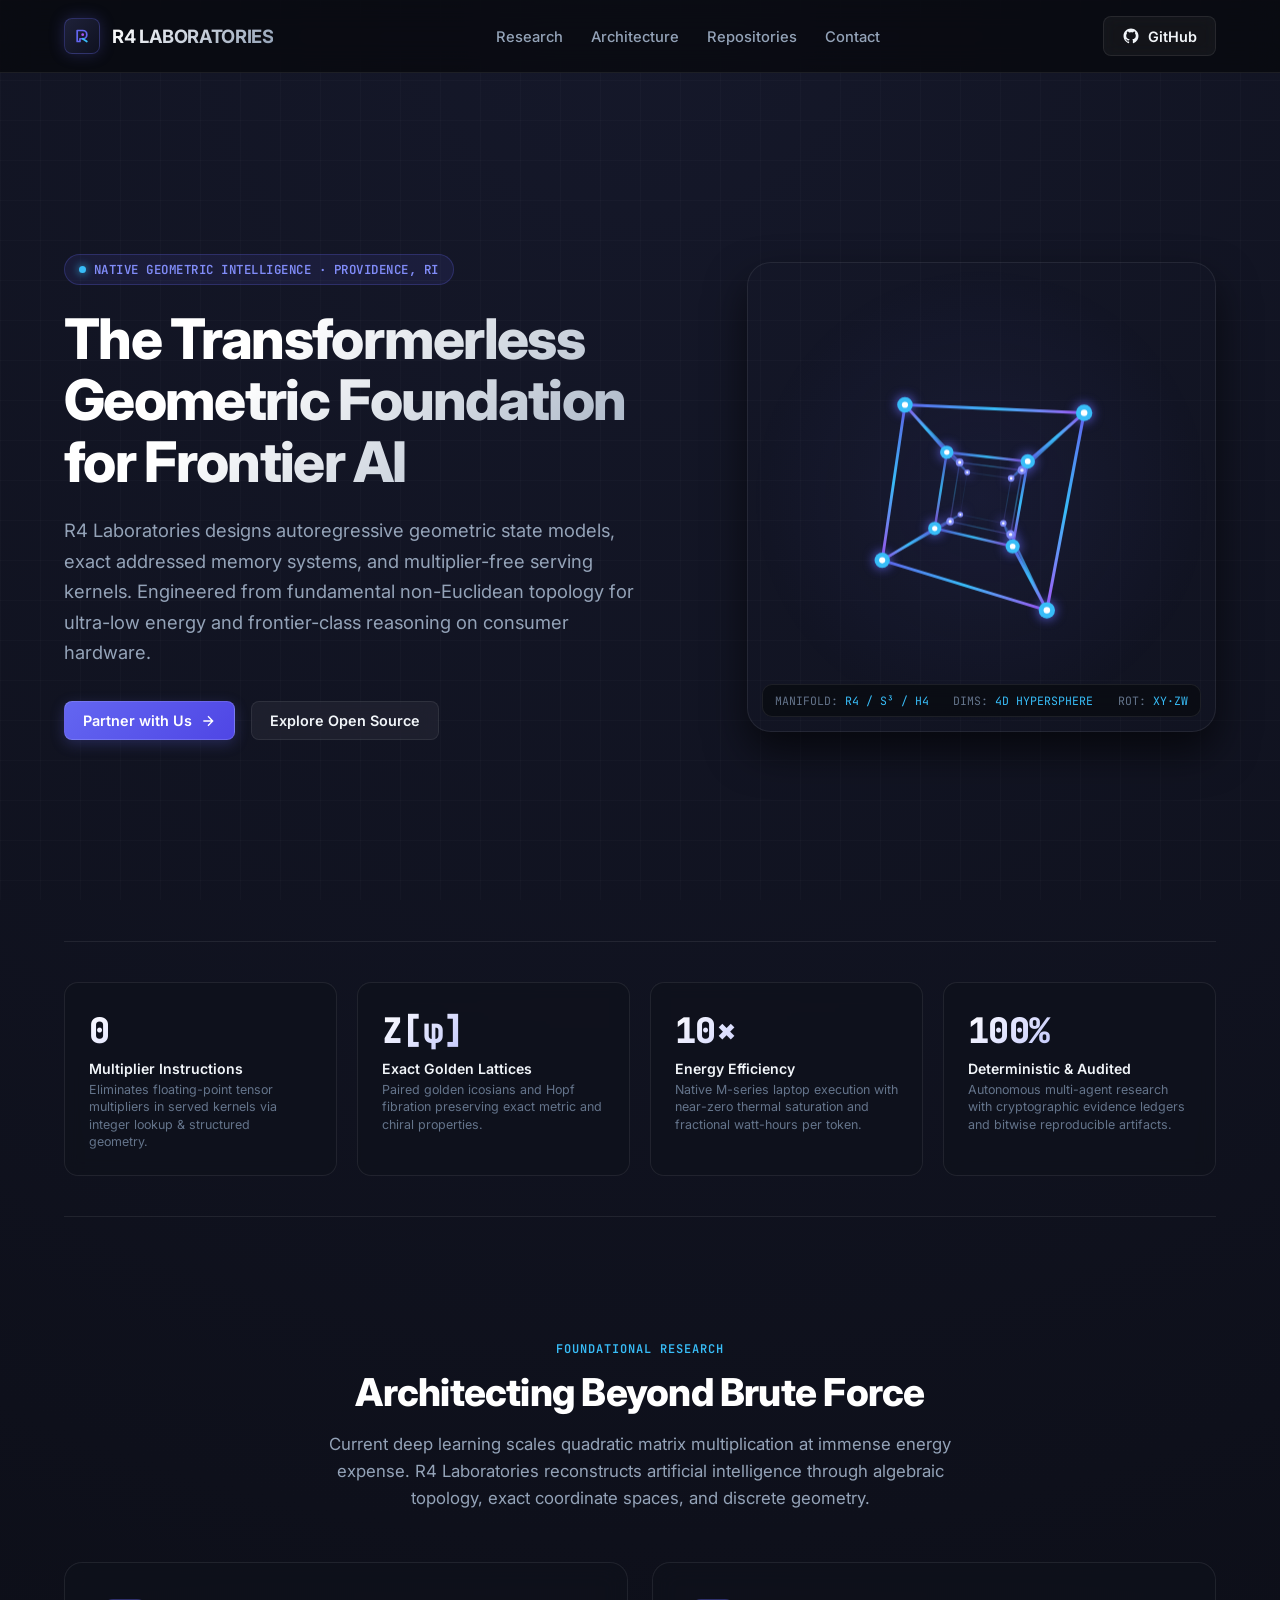
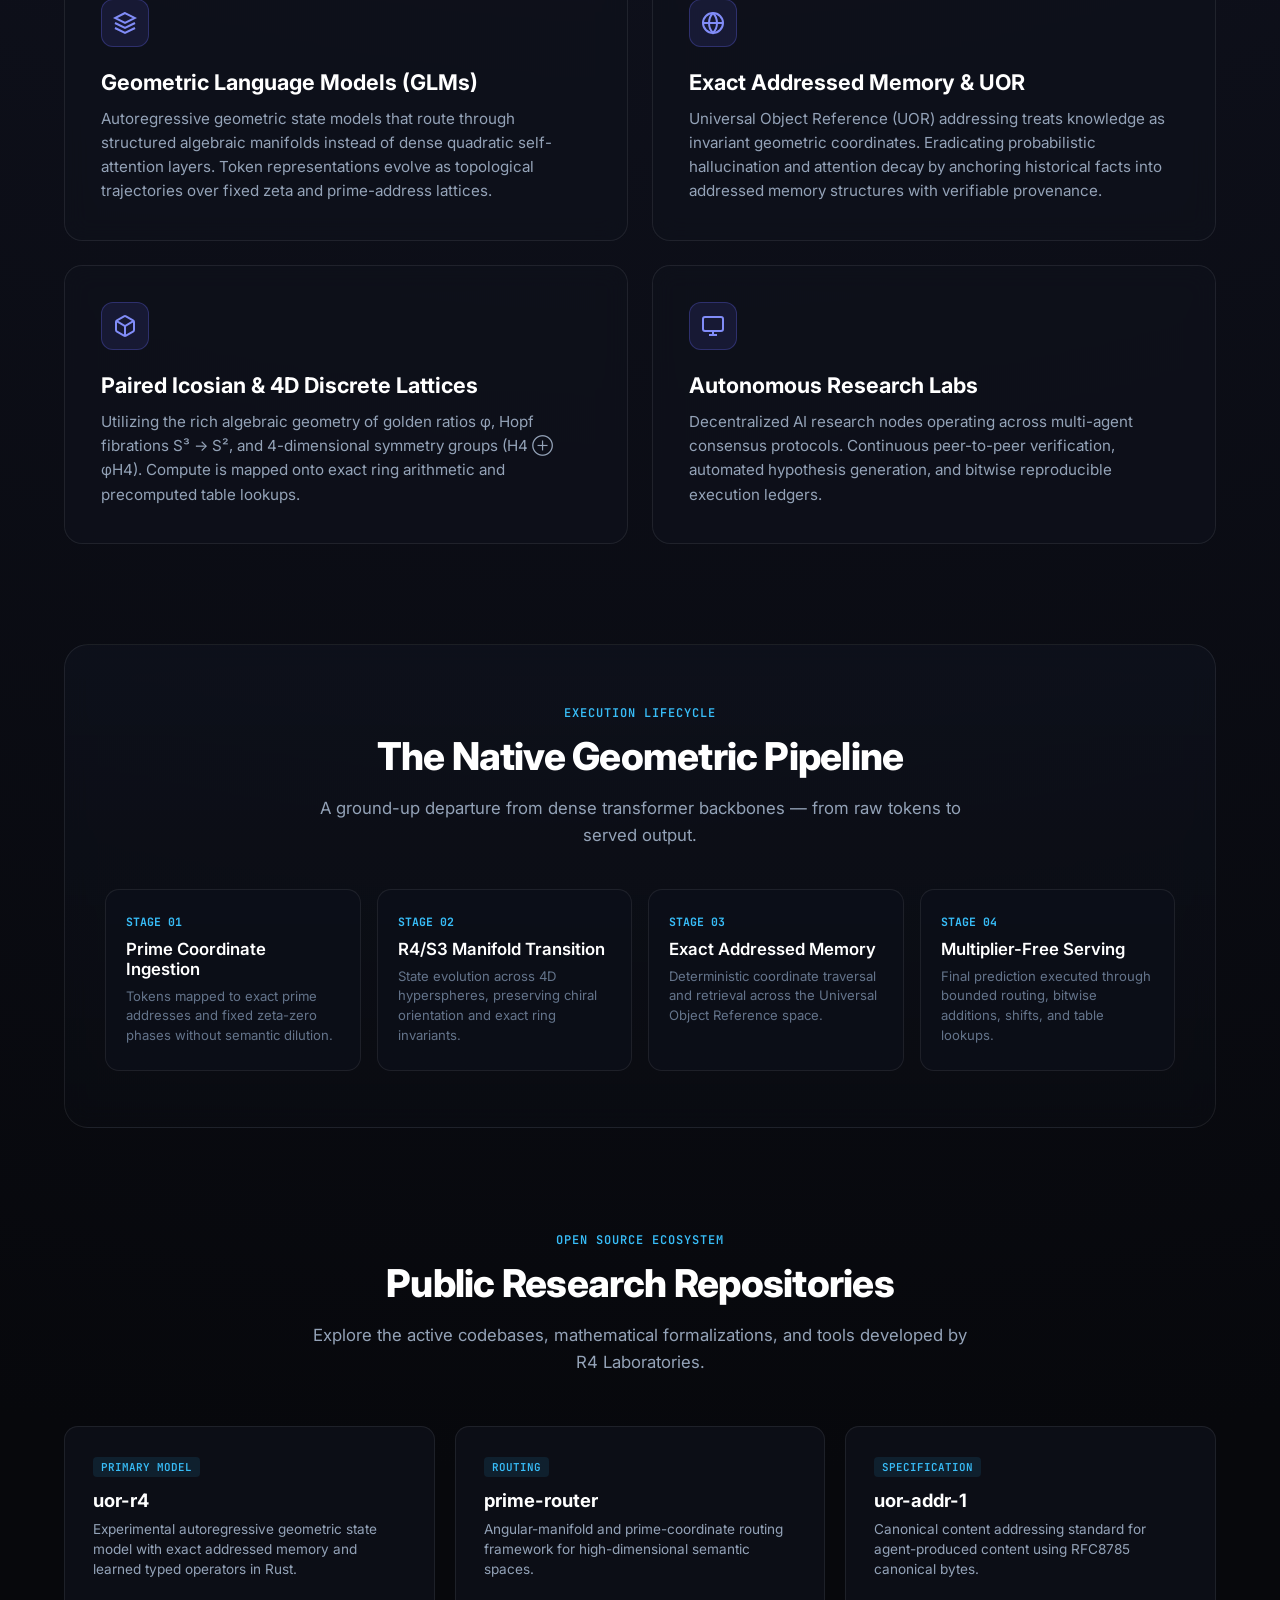
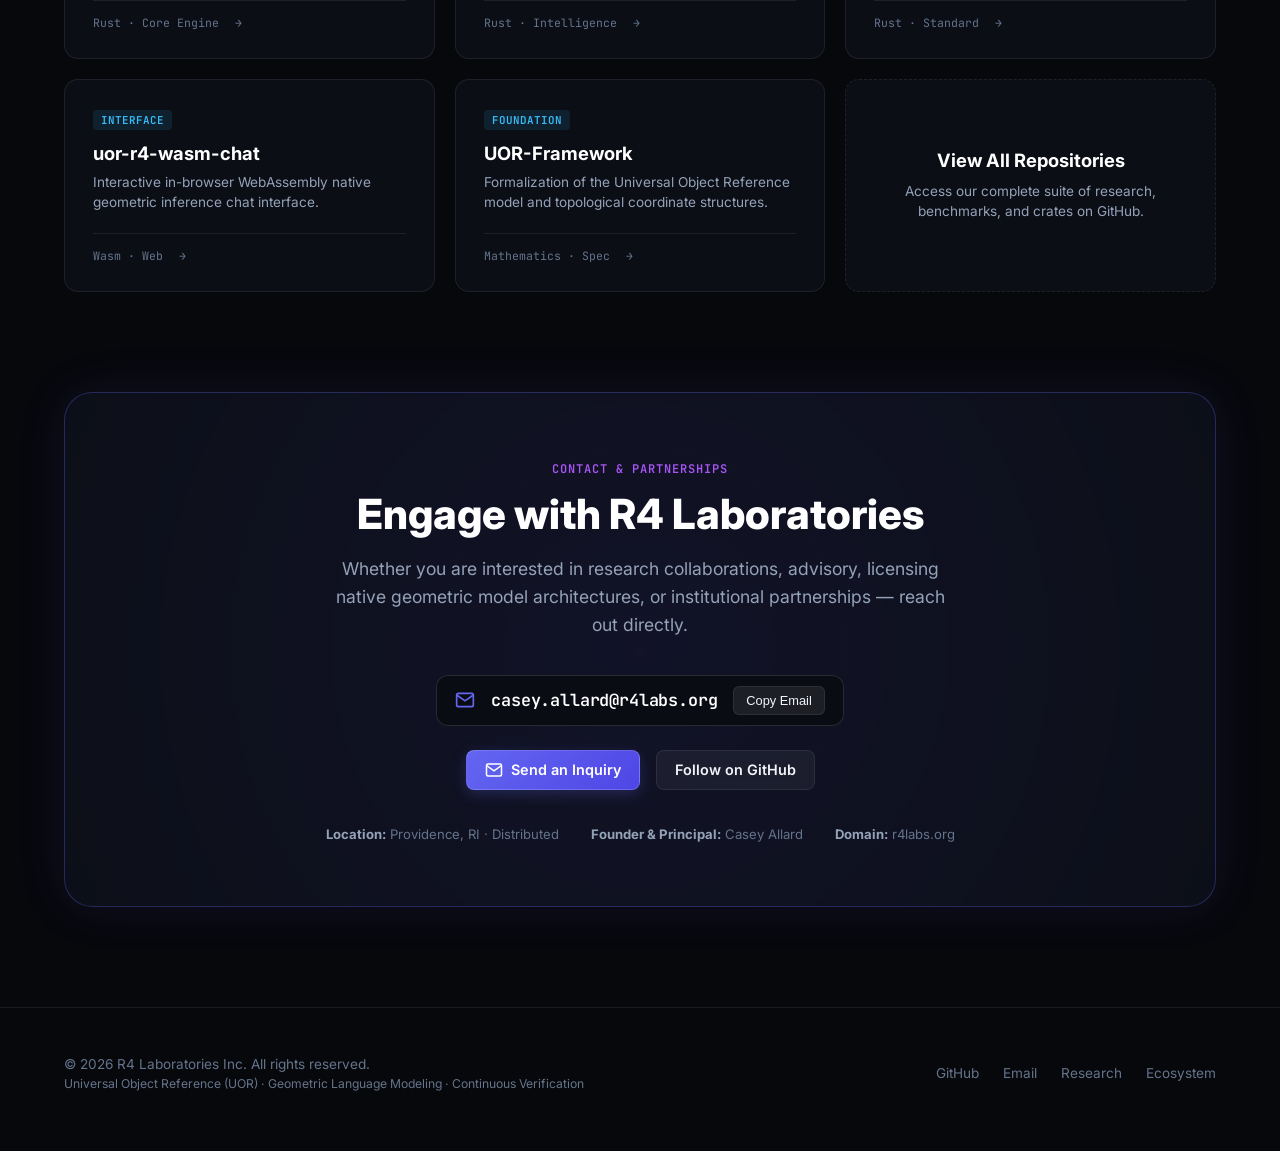
==== index.html @ 22af27ed "feat: launch sleek dark-mode landing page for R4 Laboratories with 4D geometric hero and corporate c" ====
<!DOCTYPE html>
<html lang="en">
<head>
  <meta charset="UTF-8" />
  <meta name="viewport" content="width=device-width, initial-scale=1.0" />
  <title>R4 Laboratories — The Transformerless Geometric Foundation</title>
  <meta name="description" content="R4 Laboratories pioneers native geometric language models, exact addressed memory systems, and multiplier-free serving kernels on non-Euclidean manifolds." />
  <meta property="og:title" content="R4 Laboratories — Geometric Artificial Intelligence" />
  <meta property="og:description" content="Pioneering transformerless geometric language models and exact addressed memory on R4 manifolds." />
  <meta property="og:type" content="website" />
  <meta property="og:url" content="https://r4labs.org" />
  <link rel="icon" type="image/svg+xml" href="favicon.svg" />
  <link rel="preconnect" href="https://fonts.googleapis.com">
  <link rel="preconnect" href="https://fonts.gstatic.com" crossorigin>
  <link href="https://fonts.googleapis.com/css2?family=Inter:wght@300;400;500;600;700;800&family=JetBrains+Mono:wght@400;500;700&display=swap" rel="stylesheet">
  
  <style>
    :root {
      --bg: #07080c;
      --bg-card: rgba(15, 18, 28, 0.7);
      --bg-card-hover: rgba(22, 27, 44, 0.85);
      --border: rgba(255, 255, 255, 0.08);
      --border-accent: rgba(99, 102, 241, 0.3);
      --text: #f1f5f9;
      --text-muted: #94a3b8;
      --text-dim: #64748b;
      --primary: #6366f1;
      --primary-glow: rgba(99, 102, 241, 0.25);
      --accent: #38bdf8;
      --accent-glow: rgba(56, 189, 248, 0.25);
      --purple: #a855f7;
      --font-sans: 'Inter', -apple-system, BlinkMacSystemFont, 'Segoe UI', Roboto, sans-serif;
      --font-mono: 'JetBrains Mono', monospace;
    }

    * {
      box-sizing: border-box;
      margin: 0;
      padding: 0;
    }

    html {
      scroll-behavior: smooth;
      background-color: var(--bg);
      color: var(--text);
      font-family: var(--font-sans);
      -webkit-font-smoothing: antialiased;
    }

    body {
      overflow-x: hidden;
      background: radial-gradient(circle at 50% 0%, #15182a 0%, var(--bg) 70%);
      min-height: 100vh;
    }

    /* Subtle background grid */
    .bg-grid {
      position: fixed;
      top: 0;
      left: 0;
      width: 100vw;
      height: 100vh;
      background-image: 
        linear-gradient(to right, rgba(255, 255, 255, 0.02) 1px, transparent 1px),
        linear-gradient(to bottom, rgba(255, 255, 255, 0.02) 1px, transparent 1px);
      background-size: 40px 40px;
      pointer-events: none;
      z-index: 0;
    }

    .container {
      max-width: 1200px;
      margin: 0 auto;
      padding: 0 24px;
      position: relative;
      z-index: 1;
    }

    /* Navigation */
    nav {
      position: sticky;
      top: 0;
      backdrop-filter: blur(16px);
      -webkit-backdrop-filter: blur(16px);
      background: rgba(7, 8, 12, 0.75);
      border-bottom: 1px solid var(--border);
      z-index: 100;
    }

    .nav-inner {
      display: flex;
      align-items: center;
      justify-content: space-between;
      height: 72px;
    }

    .brand {
      display: flex;
      align-items: center;
      gap: 12px;
      text-decoration: none;
      color: var(--text);
    }

    .brand-logo {
      width: 36px;
      height: 36px;
      border-radius: 8px;
      display: flex;
      align-items: center;
      justify-content: center;
      background: linear-gradient(135deg, #1e2139, #0f1120);
      border: 1px solid var(--border-accent);
      box-shadow: 0 0 15px var(--primary-glow);
    }

    .brand-title {
      font-weight: 700;
      font-size: 1.15rem;
      letter-spacing: -0.02em;
      display: flex;
      align-items: center;
      gap: 6px;
    }

    .brand-title span {
      background: linear-gradient(135deg, #fff, #94a3b8);
      -webkit-background-clip: text;
      -webkit-text-fill-color: transparent;
    }

    .nav-links {
      display: flex;
      align-items: center;
      gap: 28px;
      list-style: none;
    }

    .nav-links a {
      color: var(--text-muted);
      text-decoration: none;
      font-size: 0.92rem;
      font-weight: 500;
      transition: color 0.2s ease;
    }

    .nav-links a:hover {
      color: #fff;
    }

    .btn {
      display: inline-flex;
      align-items: center;
      gap: 8px;
      padding: 10px 18px;
      border-radius: 8px;
      font-size: 0.9rem;
      font-weight: 600;
      text-decoration: none;
      transition: all 0.2s ease;
      cursor: pointer;
    }

    .btn-primary {
      background: linear-gradient(135deg, #6366f1, #4f46e5);
      color: #fff;
      border: 1px solid rgba(255, 255, 255, 0.15);
      box-shadow: 0 4px 14px var(--primary-glow);
    }

    .btn-primary:hover {
      box-shadow: 0 6px 20px rgba(99, 102, 241, 0.4);
      transform: translateY(-1px);
    }

    .btn-secondary {
      background: rgba(255, 255, 255, 0.05);
      color: var(--text);
      border: 1px solid var(--border);
      backdrop-filter: blur(8px);
    }

    .btn-secondary:hover {
      background: rgba(255, 255, 255, 0.1);
      border-color: rgba(255, 255, 255, 0.2);
      transform: translateY(-1px);
    }

    /* Hero Section */
    .hero {
      padding: 80px 0 60px;
      display: grid;
      grid-template-columns: 1.15fr 0.85fr;
      align-items: center;
      gap: 48px;
      min-height: calc(100vh - 72px);
    }

    .hero-badge {
      display: inline-flex;
      align-items: center;
      gap: 8px;
      padding: 6px 14px;
      border-radius: 999px;
      background: rgba(99, 102, 241, 0.1);
      border: 1px solid rgba(99, 102, 241, 0.25);
      color: #818cf8;
      font-size: 0.78rem;
      font-family: var(--font-mono);
      font-weight: 600;
      letter-spacing: 0.04em;
      margin-bottom: 24px;
    }

    .hero-badge .dot {
      width: 7px;
      height: 7px;
      border-radius: 50%;
      background: #38bdf8;
      box-shadow: 0 0 8px #38bdf8;
      animation: pulse 2s infinite;
    }

    @keyframes pulse {
      0%, 100% { opacity: 1; transform: scale(1); }
      50% { opacity: 0.5; transform: scale(0.85); }
    }

    .hero-content h1 {
      font-size: 3.5rem;
      font-weight: 800;
      line-height: 1.1;
      letter-spacing: -0.03em;
      margin-bottom: 22px;
      background: linear-gradient(135deg, #ffffff 30%, #94a3b8 100%);
      -webkit-background-clip: text;
      -webkit-text-fill-color: transparent;
    }

    .hero-content p {
      font-size: 1.15rem;
      line-height: 1.65;
      color: var(--text-muted);
      margin-bottom: 34px;
      max-width: 580px;
    }

    .hero-actions {
      display: flex;
      align-items: center;
      gap: 16px;
      flex-wrap: wrap;
    }

    /* 4D Canvas Container */
    .hero-canvas-wrap {
      position: relative;
      width: 100%;
      aspect-ratio: 1 / 1;
      max-width: 480px;
      margin: 0 auto;
      background: radial-gradient(circle at 50% 50%, rgba(99, 102, 241, 0.08) 0%, transparent 70%);
      border-radius: 24px;
      border: 1px solid var(--border);
      box-shadow: 0 20px 40px rgba(0, 0, 0, 0.6);
      display: flex;
      flex-direction: column;
      align-items: center;
      justify-content: center;
      overflow: hidden;
    }

    #r4-canvas {
      width: 100%;
      height: 100%;
      display: block;
      cursor: grab;
    }

    #r4-canvas:active {
      cursor: grabbing;
    }

    .canvas-hud {
      position: absolute;
      bottom: 14px;
      left: 14px;
      right: 14px;
      background: rgba(10, 12, 18, 0.85);
      backdrop-filter: blur(12px);
      border: 1px solid var(--border);
      border-radius: 10px;
      padding: 8px 12px;
      display: flex;
      align-items: center;
      justify-content: space-between;
      font-family: var(--font-mono);
      font-size: 0.72rem;
      color: var(--text-dim);
    }

    .canvas-hud span {
      color: #38bdf8;
    }

    /* Metrics Strip */
    .metrics {
      display: grid;
      grid-template-columns: repeat(4, 1fr);
      gap: 20px;
      padding: 40px 0;
      border-top: 1px solid var(--border);
      border-bottom: 1px solid var(--border);
      margin: 40px 0 80px;
    }

    .metric-card {
      padding: 24px;
      background: var(--bg-card);
      border: 1px solid var(--border);
      border-radius: 14px;
      backdrop-filter: blur(8px);
      transition: all 0.3s ease;
    }

    .metric-card:hover {
      border-color: var(--border-accent);
      transform: translateY(-3px);
    }

    .metric-val {
      font-size: 2.2rem;
      font-weight: 800;
      letter-spacing: -0.02em;
      margin-bottom: 6px;
      background: linear-gradient(135deg, #fff, #818cf8);
      -webkit-background-clip: text;
      -webkit-text-fill-color: transparent;
      font-family: var(--font-mono);
    }

    .metric-label {
      font-size: 0.88rem;
      font-weight: 600;
      color: var(--text);
      margin-bottom: 4px;
    }

    .metric-desc {
      font-size: 0.78rem;
      color: var(--text-dim);
      line-height: 1.4;
    }

    /* Section Headers */
    .section-head {
      text-align: center;
      max-width: 680px;
      margin: 0 auto 50px;
    }

    .section-pill {
      display: inline-block;
      font-family: var(--font-mono);
      font-size: 0.75rem;
      font-weight: 600;
      color: var(--accent);
      text-transform: uppercase;
      letter-spacing: 0.08em;
      margin-bottom: 12px;
    }

    .section-head h2 {
      font-size: 2.4rem;
      font-weight: 800;
      letter-spacing: -0.02em;
      margin-bottom: 16px;
      color: #fff;
    }

    .section-head p {
      font-size: 1.05rem;
      color: var(--text-muted);
      line-height: 1.6;
    }

    /* Feature Grid */
    .feature-grid {
      display: grid;
      grid-template-columns: repeat(2, 1fr);
      gap: 24px;
      margin-bottom: 100px;
    }

    .feature-card {
      background: var(--bg-card);
      border: 1px solid var(--border);
      border-radius: 18px;
      padding: 36px;
      backdrop-filter: blur(12px);
      transition: all 0.3s ease;
      position: relative;
      overflow: hidden;
    }

    .feature-card::before {
      content: '';
      position: absolute;
      top: 0;
      left: 0;
      right: 0;
      height: 2px;
      background: linear-gradient(90deg, transparent, var(--primary), transparent);
      opacity: 0;
      transition: opacity 0.3s ease;
    }

    .feature-card:hover {
      background: var(--bg-card-hover);
      border-color: rgba(99, 102, 241, 0.4);
      transform: translateY(-4px);
    }

    .feature-card:hover::before {
      opacity: 1;
    }

    .feature-icon {
      width: 48px;
      height: 48px;
      border-radius: 12px;
      display: flex;
      align-items: center;
      justify-content: center;
      background: rgba(99, 102, 241, 0.12);
      border: 1px solid rgba(99, 102, 241, 0.3);
      color: #818cf8;
      margin-bottom: 22px;
    }

    .feature-card h3 {
      font-size: 1.35rem;
      font-weight: 700;
      margin-bottom: 12px;
      color: #fff;
    }

    .feature-card p {
      font-size: 0.95rem;
      color: var(--text-muted);
      line-height: 1.6;
    }

    /* Pipeline / Architecture Visual */
    .arch-section {
      background: linear-gradient(180deg, rgba(16, 20, 32, 0.6) 0%, rgba(10, 12, 18, 0.8) 100%);
      border: 1px solid var(--border);
      border-radius: 24px;
      padding: 56px 40px;
      margin-bottom: 100px;
      backdrop-filter: blur(12px);
    }

    .pipeline {
      display: grid;
      grid-template-columns: repeat(4, 1fr);
      gap: 16px;
      margin-top: 40px;
      position: relative;
    }

    .pipe-step {
      background: rgba(13, 16, 26, 0.8);
      border: 1px solid var(--border);
      border-radius: 14px;
      padding: 24px 20px;
      position: relative;
    }

    .pipe-num {
      font-family: var(--font-mono);
      font-size: 0.72rem;
      color: var(--accent);
      font-weight: 700;
      margin-bottom: 10px;
    }

    .pipe-step h4 {
      font-size: 1.05rem;
      color: #fff;
      margin-bottom: 8px;
      font-weight: 600;
    }

    .pipe-step p {
      font-size: 0.82rem;
      color: var(--text-dim);
      line-height: 1.5;
    }

    /* Projects / Repositories */
    .repo-grid {
      display: grid;
      grid-template-columns: repeat(3, 1fr);
      gap: 20px;
      margin-bottom: 100px;
    }

    .repo-card {
      background: var(--bg-card);
      border: 1px solid var(--border);
      border-radius: 14px;
      padding: 28px;
      text-decoration: none;
      color: inherit;
      display: flex;
      flex-direction: column;
      justify-content: space-between;
      transition: all 0.25s ease;
    }

    .repo-card:hover {
      border-color: var(--accent);
      transform: translateY(-3px);
      background: var(--bg-card-hover);
    }

    .repo-top {
      margin-bottom: 20px;
    }

    .repo-badge {
      display: inline-block;
      font-family: var(--font-mono);
      font-size: 0.68rem;
      color: #38bdf8;
      background: rgba(56, 189, 248, 0.1);
      padding: 3px 8px;
      border-radius: 4px;
      margin-bottom: 12px;
      font-weight: 600;
    }

    .repo-card h3 {
      font-size: 1.15rem;
      font-weight: 700;
      color: #fff;
      margin-bottom: 8px;
      display: flex;
      align-items: center;
      gap: 6px;
    }

    .repo-card p {
      font-size: 0.85rem;
      color: var(--text-muted);
      line-height: 1.5;
    }

    .repo-meta {
      display: flex;
      align-items: center;
      gap: 16px;
      font-family: var(--font-mono);
      font-size: 0.72rem;
      color: var(--text-dim);
      border-top: 1px solid var(--border);
      padding-top: 14px;
    }

    .repo-meta span {
      display: flex;
      align-items: center;
      gap: 5px;
    }

    /* Corporate & Contact Section */
    .contact-section {
      background: radial-gradient(circle at 50% 50%, rgba(99, 102, 241, 0.12) 0%, rgba(13, 16, 26, 0.9) 100%);
      border: 1px solid var(--border-accent);
      border-radius: 28px;
      padding: 64px 48px;
      margin-bottom: 100px;
      text-align: center;
      box-shadow: 0 0 50px rgba(99, 102, 241, 0.1);
    }

    .contact-section h2 {
      font-size: 2.6rem;
      font-weight: 800;
      color: #fff;
      margin-bottom: 16px;
    }

    .contact-section p {
      font-size: 1.1rem;
      color: var(--text-muted);
      max-width: 620px;
      margin: 0 auto 36px;
      line-height: 1.6;
    }

    .contact-card-box {
      display: inline-flex;
      align-items: center;
      gap: 16px;
      background: rgba(10, 12, 18, 0.85);
      border: 1px solid rgba(255, 255, 255, 0.12);
      border-radius: 12px;
      padding: 10px 18px;
      backdrop-filter: blur(12px);
      margin-bottom: 24px;
    }

    .contact-email-text {
      font-family: var(--font-mono);
      font-size: 1.05rem;
      font-weight: 600;
      color: #fff;
      letter-spacing: -0.01em;
    }

    .btn-copy {
      background: rgba(255, 255, 255, 0.08);
      border: 1px solid var(--border);
      color: var(--text);
      padding: 6px 12px;
      border-radius: 6px;
      font-size: 0.8rem;
      cursor: pointer;
      font-weight: 500;
      transition: all 0.2s ease;
    }

    .btn-copy:hover {
      background: rgba(255, 255, 255, 0.15);
      color: #fff;
    }

    .contact-actions {
      display: flex;
      justify-content: center;
      gap: 16px;
      flex-wrap: wrap;
    }

    .contact-info-strip {
      margin-top: 36px;
      display: flex;
      justify-content: center;
      gap: 32px;
      font-size: 0.82rem;
      color: var(--text-dim);
    }

    .contact-info-strip span strong {
      color: var(--text-muted);
    }

    /* Footer */
    footer {
      border-top: 1px solid var(--border);
      padding: 48px 0 60px;
      font-size: 0.85rem;
      color: var(--text-dim);
    }

    .footer-inner {
      display: flex;
      align-items: center;
      justify-content: space-between;
      flex-wrap: wrap;
      gap: 20px;
    }

    .footer-links {
      display: flex;
      gap: 24px;
      list-style: none;
    }

    .footer-links a {
      color: var(--text-dim);
      text-decoration: none;
      transition: color 0.2s ease;
    }

    .footer-links a:hover {
      color: var(--text);
    }

    /* Toast Notification */
    #toast {
      position: fixed;
      bottom: 24px;
      right: 24px;
      background: #10b981;
      color: #fff;
      font-size: 0.85rem;
      font-weight: 600;
      padding: 10px 18px;
      border-radius: 8px;
      box-shadow: 0 10px 25px rgba(16, 185, 129, 0.3);
      opacity: 0;
      transform: translateY(20px);
      transition: all 0.25s cubic-bezier(0.16, 1, 0.3, 1);
      z-index: 1000;
      pointer-events: none;
    }

    #toast.show {
      opacity: 1;
      transform: translateY(0);
    }

    /* Responsive */
    @media (max-width: 992px) {
      .hero {
        grid-template-columns: 1fr;
        text-align: center;
        padding-top: 40px;
      }
      .hero-content h1 {
        font-size: 2.8rem;
      }
      .hero-content p {
        margin: 0 auto 30px;
      }
      .hero-actions {
        justify-content: center;
      }
      .hero-canvas-wrap {
        max-width: 400px;
      }
      .metrics {
        grid-template-columns: repeat(2, 1fr);
      }
      .pipeline {
        grid-template-columns: repeat(2, 1fr);
      }
      .feature-grid {
        grid-template-columns: 1fr;
      }
      .repo-grid {
        grid-template-columns: 1fr;
      }
    }

    @media (max-width: 600px) {
      .nav-links {
        display: none;
      }
      .hero-content h1 {
        font-size: 2.2rem;
      }
      .metrics {
        grid-template-columns: 1fr;
      }
      .pipeline {
        grid-template-columns: 1fr;
      }
      .contact-card-box {
        flex-direction: column;
        width: 100%;
      }
      .contact-info-strip {
        flex-direction: column;
        gap: 8px;
      }
      .footer-inner {
        flex-direction: column;
        text-align: center;
      }
    }
  </style>
</head>
<body>
  <div class="bg-grid"></div>

  <!-- Navigation -->
  <nav>
    <div class="container nav-inner">
      <a href="#" class="brand">
        <div class="brand-logo">
          <svg width="22" height="22" viewBox="0 0 64 64" fill="none">
            <path d="M18 16H34C40.6274 16 46 21.3726 46 28C46 34.6274 40.6274 40 34 40H26V48H18V16Z" stroke="#6366f1" stroke-width="5" stroke-linecap="round" stroke-linejoin="round"/>
            <path d="M34 40L46 48" stroke="#38bdf8" stroke-width="5" stroke-linecap="round" stroke-linejoin="round"/>
            <circle cx="34" cy="28" r="4" fill="#a855f7"/>
          </svg>
        </div>
        <div class="brand-title">
          <span>R4 LABORATORIES</span>
        </div>
      </a>

      <ul class="nav-links">
        <li><a href="#research">Research</a></li>
        <li><a href="#architecture">Architecture</a></li>
        <li><a href="#projects">Repositories</a></li>
        <li><a href="#contact">Contact</a></li>
      </ul>

      <div style="display: flex; gap: 12px; align-items: center;">
        <a href="https://github.com/R4-Laboratories" target="_blank" rel="noopener noreferrer" class="btn btn-secondary">
          <svg width="18" height="18" viewBox="0 0 24 24" fill="currentColor">
            <path fill-rule="evenodd" clip-rule="evenodd" d="M12 2C6.477 2 2 6.484 2 12.017c0 4.425 2.865 8.18 6.839 9.504.5.092.682-.217.682-.483 0-.237-.008-.868-.013-1.703-2.782.605-3.369-1.343-3.369-1.343-.454-1.158-1.11-1.466-1.11-1.466-.908-.62.069-.608.069-.608 1.003.07 1.53 1.032 1.53 1.032.892 1.53 2.341 1.088 2.91.832.092-.647.35-1.088.636-1.338-2.22-.253-4.555-1.113-4.555-4.951 0-1.093.39-1.988 1.029-2.688-.103-.253-.446-1.272.098-2.65 0 0 .84-.27 2.75 1.026A9.564 9.564 0 0112 6.844c.85.004 1.705.115 2.504.337 1.909-1.296 2.747-1.027 2.747-1.027.546 1.379.202 2.398.1 2.651.64.7 1.028 1.595 1.028 2.688 0 3.848-2.339 4.695-4.566 4.943.359.309.678.92.678 1.855 0 1.338-.012 2.419-.012 2.747 0 .268.18.58.688.482A10.019 10.019 0 0022 12.017C22 6.484 17.522 2 12 2z"/>
          </svg>
          GitHub
        </a>
      </div>
    </div>
  </nav>

  <!-- Hero Section -->
  <main class="container">
    <section class="hero">
      <div class="hero-content">
        <div class="hero-badge">
          <span class="dot"></span>
          <span>NATIVE GEOMETRIC INTELLIGENCE · PROVIDENCE, RI</span>
        </div>
        <h1>The Transformerless Geometric Foundation for Frontier AI</h1>
        <p>
          R4 Laboratories designs autoregressive geometric state models, exact addressed memory systems, and multiplier-free serving kernels. Engineered from fundamental non-Euclidean topology for ultra-low energy and frontier-class reasoning on consumer hardware.
        </p>
        <div class="hero-actions">
          <a href="#contact" class="btn btn-primary">
            Partner with Us
            <svg width="16" height="16" viewBox="0 0 24 24" fill="none" stroke="currentColor" stroke-width="2">
              <path d="M5 12h14M12 5l7 7-7 7"/>
            </svg>
          </a>
          <a href="#projects" class="btn btn-secondary">
            Explore Open Source
          </a>
        </div>
      </div>

      <!-- 4D Hypercube / R4 Projection Canvas -->
      <div class="hero-canvas-wrap">
        <canvas id="r4-canvas" width="480" height="480"></canvas>
        <div class="canvas-hud">
          <div>MANIFOLD: <span>R4 / S³ / H4</span></div>
          <div>DIMS: <span>4D HYPERSPHERE</span></div>
          <div id="hud-angle">ROT: <span>XY·ZW</span></div>
        </div>
      </div>
    </section>

    <!-- Metrics -->
    <section class="metrics">
      <div class="metric-card">
        <div class="metric-val">0</div>
        <div class="metric-label">Multiplier Instructions</div>
        <div class="metric-desc">Eliminates floating-point tensor multipliers in served kernels via integer lookup & structured geometry.</div>
      </div>
      <div class="metric-card">
        <div class="metric-val">Z[φ]</div>
        <div class="metric-label">Exact Golden Lattices</div>
        <div class="metric-desc">Paired golden icosians and Hopf fibration preserving exact metric and chiral properties.</div>
      </div>
      <div class="metric-card">
        <div class="metric-val">10×</div>
        <div class="metric-label">Energy Efficiency</div>
        <div class="metric-desc">Native M-series laptop execution with near-zero thermal saturation and fractional watt-hours per token.</div>
      </div>
      <div class="metric-card">
        <div class="metric-val">100%</div>
        <div class="metric-label">Deterministic & Audited</div>
        <div class="metric-desc">Autonomous multi-agent research with cryptographic evidence ledgers and bitwise reproducible artifacts.</div>
      </div>
    </section>

    <!-- Research Pillars -->
    <section id="research" style="padding-top: 40px;">
      <div class="section-head">
        <span class="section-pill">Foundational Research</span>
        <h2>Architecting Beyond Brute Force</h2>
        <p>Current deep learning scales quadratic matrix multiplication at immense energy expense. R4 Laboratories reconstructs artificial intelligence through algebraic topology, exact coordinate spaces, and discrete geometry.</p>
      </div>

      <div class="feature-grid">
        <div class="feature-card">
          <div class="feature-icon">
            <svg width="24" height="24" viewBox="0 0 24 24" fill="none" stroke="currentColor" stroke-width="2">
              <path d="M12 2L2 7l10 5 10-5-10-5zM2 17l10 5 10-5M2 12l10 5 10-5"/>
            </svg>
          </div>
          <h3>Geometric Language Models (GLMs)</h3>
          <p>Autoregressive geometric state models that route through structured algebraic manifolds instead of dense quadratic self-attention layers. Token representations evolve as topological trajectories over fixed zeta and prime-address lattices.</p>
        </div>

        <div class="feature-card">
          <div class="feature-icon">
            <svg width="24" height="24" viewBox="0 0 24 24" fill="none" stroke="currentColor" stroke-width="2">
              <circle cx="12" cy="12" r="10"/>
              <path d="M12 2a14.5 14.5 0 0 0 0 20 14.5 14.5 0 0 0 0-20"/>
              <path d="M2 12h20"/>
            </svg>
          </div>
          <h3>Exact Addressed Memory & UOR</h3>
          <p>Universal Object Reference (UOR) addressing treats knowledge as invariant geometric coordinates. Eradicating probabilistic hallucination and attention decay by anchoring historical facts into addressed memory structures with verifiable provenance.</p>
        </div>

        <div class="feature-card">
          <div class="feature-icon">
            <svg width="24" height="24" viewBox="0 0 24 24" fill="none" stroke="currentColor" stroke-width="2">
              <path d="M21 16V8a2 2 0 0 0-1-1.73l-7-4a2 2 0 0 0-2 0l-7 4A2 2 0 0 0 3 8v8a2 2 0 0 0 1 1.73l7 4a2 2 0 0 0 2 0l7-4A2 2 0 0 0 21 16z"/>
              <polyline points="3.27 6.96 12 12.01 20.73 6.96"/>
              <line x1="12" y1="22.08" x2="12" y2="12"/>
            </svg>
          </div>
          <h3>Paired Icosian & 4D Discrete Lattices</h3>
          <p>Utilizing the rich algebraic geometry of golden ratios &phi;, Hopf fibrations S³ &rarr; S², and 4-dimensional symmetry groups (H4 &oplus; &phi;H4). Compute is mapped onto exact ring arithmetic and precomputed table lookups.</p>
        </div>

        <div class="feature-card">
          <div class="feature-icon">
            <svg width="24" height="24" viewBox="0 0 24 24" fill="none" stroke="currentColor" stroke-width="2">
              <rect x="2" y="3" width="20" height="14" rx="2" ry="2"/>
              <line x1="8" y1="21" x2="16" y2="21"/>
              <line x1="12" y1="17" x2="12" y2="21"/>
            </svg>
          </div>
          <h3>Autonomous Research Labs</h3>
          <p>Decentralized AI research nodes operating across multi-agent consensus protocols. Continuous peer-to-peer verification, automated hypothesis generation, and bitwise reproducible execution ledgers.</p>
        </div>
      </div>
    </section>

    <!-- Architecture Pipeline -->
    <section id="architecture" class="arch-section">
      <div class="section-head" style="margin-bottom: 24px;">
        <span class="section-pill">Execution Lifecycle</span>
        <h2>The Native Geometric Pipeline</h2>
        <p>A ground-up departure from dense transformer backbones — from raw tokens to served output.</p>
      </div>

      <div class="pipeline">
        <div class="pipe-step">
          <div class="pipe-num">STAGE 01</div>
          <h4>Prime Coordinate Ingestion</h4>
          <p>Tokens mapped to exact prime addresses and fixed zeta-zero phases without semantic dilution.</p>
        </div>
        <div class="pipe-step">
          <div class="pipe-num">STAGE 02</div>
          <h4>R4/S3 Manifold Transition</h4>
          <p>State evolution across 4D hyperspheres, preserving chiral orientation and exact ring invariants.</p>
        </div>
        <div class="pipe-step">
          <div class="pipe-num">STAGE 03</div>
          <h4>Exact Addressed Memory</h4>
          <p>Deterministic coordinate traversal and retrieval across the Universal Object Reference space.</p>
        </div>
        <div class="pipe-step">
          <div class="pipe-num">STAGE 04</div>
          <h4>Multiplier-Free Serving</h4>
          <p>Final prediction executed through bounded routing, bitwise additions, shifts, and table lookups.</p>
        </div>
      </div>
    </section>

    <!-- Repositories -->
    <section id="projects">
      <div class="section-head">
        <span class="section-pill">Open Source Ecosystem</span>
        <h2>Public Research Repositories</h2>
        <p>Explore the active codebases, mathematical formalizations, and tools developed by R4 Laboratories.</p>
      </div>

      <div class="repo-grid">
        <a href="https://github.com/R4-Laboratories/uor-r4" target="_blank" rel="noopener noreferrer" class="repo-card">
          <div class="repo-top">
            <span class="repo-badge">PRIMARY MODEL</span>
            <h3>uor-r4</h3>
            <p>Experimental autoregressive geometric state model with exact addressed memory and learned typed operators in Rust.</p>
          </div>
          <div class="repo-meta">
            <span>Rust · Core Engine</span>
            <span>&rarr;</span>
          </div>
        </a>

        <a href="https://github.com/R4-Laboratories/prime-router" target="_blank" rel="noopener noreferrer" class="repo-card">
          <div class="repo-top">
            <span class="repo-badge">ROUTING</span>
            <h3>prime-router</h3>
            <p>Angular-manifold and prime-coordinate routing framework for high-dimensional semantic spaces.</p>
          </div>
          <div class="repo-meta">
            <span>Rust · Intelligence</span>
            <span>&rarr;</span>
          </div>
        </a>

        <a href="https://github.com/R4-Laboratories/uor-addr-1" target="_blank" rel="noopener noreferrer" class="repo-card">
          <div class="repo-top">
            <span class="repo-badge">SPECIFICATION</span>
            <h3>uor-addr-1</h3>
            <p>Canonical content addressing standard for agent-produced content using RFC8785 canonical bytes.</p>
          </div>
          <div class="repo-meta">
            <span>Rust · Standard</span>
            <span>&rarr;</span>
          </div>
        </a>

        <a href="https://github.com/R4-Laboratories/uor-r4-wasm-chat" target="_blank" rel="noopener noreferrer" class="repo-card">
          <div class="repo-top">
            <span class="repo-badge">INTERFACE</span>
            <h3>uor-r4-wasm-chat</h3>
            <p>Interactive in-browser WebAssembly native geometric inference chat interface.</p>
          </div>
          <div class="repo-meta">
            <span>Wasm · Web</span>
            <span>&rarr;</span>
          </div>
        </a>

        <a href="https://github.com/R4-Laboratories/UOR-Framework" target="_blank" rel="noopener noreferrer" class="repo-card">
          <div class="repo-top">
            <span class="repo-badge">FOUNDATION</span>
            <h3>UOR-Framework</h3>
            <p>Formalization of the Universal Object Reference model and topological coordinate structures.</p>
          </div>
          <div class="repo-meta">
            <span>Mathematics · Spec</span>
            <span>&rarr;</span>
          </div>
        </a>

        <a href="https://github.com/R4-Laboratories" target="_blank" rel="noopener noreferrer" class="repo-card" style="border-style: dashed; justify-content: center; align-items: center; text-align: center;">
          <div class="repo-top" style="margin-bottom: 0;">
            <h3 style="justify-content: center; margin-bottom: 10px;">View All Repositories</h3>
            <p>Access our complete suite of research, benchmarks, and crates on GitHub.</p>
          </div>
        </a>
      </div>
    </section>

    <!-- Corporate Contact Section -->
    <section id="contact" class="contact-section">
      <span class="section-pill" style="color: #a855f7;">Contact & Partnerships</span>
      <h2>Engage with R4 Laboratories</h2>
      <p>
        Whether you are interested in research collaborations, advisory, licensing native geometric model architectures, or institutional partnerships — reach out directly.
      </p>

      <div class="contact-card-box">
        <svg width="20" height="20" viewBox="0 0 24 24" fill="none" stroke="#6366f1" stroke-width="2">
          <path d="M4 4h16c1.1 0 2 .9 2 2v12c0 1.1-.9 2-2 2H4c-1.1 0-2-.9-2-2V6c0-1.1.9-2 2-2z"/>
          <polyline points="22,6 12,13 2,6"/>
        </svg>
        <span class="contact-email-text" id="email-text">casey.allard@r4labs.org</span>
        <button class="btn-copy" onclick="copyEmail()">Copy Email</button>
      </div>

      <div class="contact-actions">
        <a href="mailto:casey.allard@r4labs.org?subject=Inquiry%20regarding%20R4%20Laboratories" class="btn btn-primary">
          <svg width="18" height="18" viewBox="0 0 24 24" fill="none" stroke="currentColor" stroke-width="2">
            <path d="M4 4h16c1.1 0 2 .9 2 2v12c0 1.1-.9 2-2 2H4c-1.1 0-2-.9-2-2V6c0-1.1.9-2 2-2z"/>
            <polyline points="22,6 12,13 2,6"/>
          </svg>
          Send an Inquiry
        </a>
        <a href="https://github.com/R4-Laboratories" target="_blank" rel="noopener noreferrer" class="btn btn-secondary">
          Follow on GitHub
        </a>
      </div>

      <div class="contact-info-strip">
        <span><strong>Location:</strong> Providence, RI · Distributed</span>
        <span><strong>Founder & Principal:</strong> Casey Allard</span>
        <span><strong>Domain:</strong> r4labs.org</span>
      </div>
    </section>
  </main>

  <!-- Footer -->
  <footer>
    <div class="container footer-inner">
      <div>
        <p>&copy; 2026 R4 Laboratories Inc. All rights reserved.</p>
        <p style="margin-top: 4px; font-size: 0.76rem; color: var(--text-dim);">
          Universal Object Reference (UOR) · Geometric Language Modeling · Continuous Verification
        </p>
      </div>
      <ul class="footer-links">
        <li><a href="https://github.com/R4-Laboratories" target="_blank" rel="noopener noreferrer">GitHub</a></li>
        <li><a href="mailto:casey.allard@r4labs.org">Email</a></li>
        <li><a href="#research">Research</a></li>
        <li><a href="#projects">Ecosystem</a></li>
      </ul>
    </div>
  </footer>

  <div id="toast">Copied to clipboard!</div>

  <!-- Interactive 4D Tesseract / R4 Projection Script -->
  <script>
    function copyEmail() {
      const email = document.getElementById('email-text').innerText;
      navigator.clipboard.writeText(email).then(() => {
        const toast = document.getElementById('toast');
        toast.classList.add('show');
        setTimeout(() => toast.classList.remove('show'), 2200);
      });
    }

    // 4D Hypercube Projection Engine
    (function init4DViewer() {
      const canvas = document.getElementById('r4-canvas');
      const ctx = canvas.getContext('2d');
      const hudAngle = document.getElementById('hud-angle');

      // High DPI retina scaling
      function resize() {
        const rect = canvas.getBoundingClientRect();
        const dpr = window.devicePixelRatio || 1;
        canvas.width = rect.width * dpr;
        canvas.height = rect.height * dpr;
        ctx.scale(dpr, dpr);
      }
      resize();
      window.addEventListener('resize', resize);

      // 16 Vertices of a 4D Hypercube: (+-1, +-1, +-1, +-1)
      const vertices4D = [];
      for (let i = 0; i < 16; i++) {
        vertices4D.push([
          (i & 1) ? 1 : -1,
          (i & 2) ? 1 : -1,
          (i & 4) ? 1 : -1,
          (i & 8) ? 1 : -1
        ]);
      }

      // Edges: connect vertices differing by exactly 1 bit in 4D
      const edges = [];
      for (let i = 0; i < 16; i++) {
        for (let j = i + 1; j < 16; j++) {
          let diff = 0;
          for (let k = 0; k < 4; k++) {
            if (vertices4D[i][k] !== vertices4D[j][k]) diff++;
          }
          if (diff === 1) edges.push([i, j]);
        }
      }

      // Rotation angles in 4D planes: XY, XZ, XW, YZ, YW, ZW
      let angleXY = 0;
      let angleZW = 0;
      let angleXW = 0;
      let speedXY = 0.007;
      let speedZW = 0.011;
      let speedXW = 0.005;

      // Mouse drag controls
      let isDragging = false;
      let lastMouseX = 0;
      let lastMouseY = 0;

      canvas.addEventListener('mousedown', (e) => {
        isDragging = true;
        lastMouseX = e.clientX;
        lastMouseY = e.clientY;
      });

      window.addEventListener('mousemove', (e) => {
        if (!isDragging) return;
        const dx = e.clientX - lastMouseX;
        const dy = e.clientY - lastMouseY;
        angleXY += dx * 0.008;
        angleXW += dy * 0.008;
        lastMouseX = e.clientX;
        lastMouseY = e.clientY;
      });

      window.addEventListener('mouseup', () => { isDragging = false; });

      // Rotate point in 4D
      function rotate4D(p, aXY, aZW, aXW) {
        let [x, y, z, w] = p;

        // XY rotation
        let cos = Math.cos(aXY), sin = Math.sin(aXY);
        let x1 = x * cos - y * sin;
        let y1 = x * sin + y * cos;

        // ZW rotation
        cos = Math.cos(aZW); sin = Math.sin(aZW);
        let z1 = z * cos - w * sin;
        let w1 = z * sin + w * cos;

        // XW rotation
        cos = Math.cos(aXW); sin = Math.sin(aXW);
        let x2 = x1 * cos - w1 * sin;
        let w2 = x1 * sin + w1 * cos;

        return [x2, y1, z1, w2];
      }

      // Project 4D to 3D, then 3D to 2D
      function project4Dto2D(p, width, height) {
        const [x, y, z, w] = p;
        // 4D -> 3D stereographic perspective
        const distance4D = 2.4;
        const scale4D = 1 / (distance4D - w);
        const x3 = x * scale4D;
        const y3 = y * scale4D;
        const z3 = z * scale4D;

        // 3D -> 2D screen
        const distance3D = 3.2;
        const scale3D = 1 / (distance3D - z3);
        const radius = Math.min(width, height) * 0.58;

        return {
          x: width / 2 + x3 * scale3D * radius,
          y: height / 2 + y3 * scale3D * radius,
          scale: scale4D * scale3D,
          depth: w
        };
      }

      function draw() {
        const rect = canvas.getBoundingClientRect();
        const width = rect.width;
        const height = rect.height;

        ctx.clearRect(0, 0, width, height);

        if (!isDragging) {
          angleXY += speedXY;
          angleZW += speedZW;
          angleXW += speedXW;
        }

        // Projected vertices
        const projected = vertices4D.map(v => {
          const rot = rotate4D(v, angleXY, angleZW, angleXW);
          return project4Dto2D(rot, width, height);
        });

        // Draw 4D edges
        for (let i = 0; i < edges.length; i++) {
          const [u, v] = edges[i];
          const p1 = projected[u];
          const p2 = projected[v];

          const avgDepth = (p1.depth + p2.depth) / 2; // -1 to 1
          const alpha = 0.2 + (avgDepth + 1) * 0.35;

          ctx.beginPath();
          ctx.moveTo(p1.x, p1.y);
          ctx.lineTo(p2.x, p2.y);

          // Color gradient between inner & outer hypercube
          const grad = ctx.createLinearGradient(p1.x, p1.y, p2.x, p2.y);
          grad.addColorStop(0, `rgba(99, 102, 241, ${alpha})`);
          grad.addColorStop(0.5, `rgba(56, 189, 248, ${alpha * 1.2})`);
          grad.addColorStop(1, `rgba(168, 85, 247, ${alpha})`);

          ctx.strokeStyle = grad;
          ctx.lineWidth = 1.2 + (avgDepth + 1) * 0.8;
          ctx.stroke();
        }

        // Draw 4D Vertices (Nodes)
        for (let i = 0; i < projected.length; i++) {
          const p = projected[i];
          const nodeRadius = 3.5 + (p.depth + 1) * 2;

          ctx.beginPath();
          ctx.arc(p.x, p.y, nodeRadius, 0, Math.PI * 2);
          ctx.fillStyle = p.depth > 0 ? '#38bdf8' : '#818cf8';
          ctx.shadowColor = '#6366f1';
          ctx.shadowBlur = 12;
          ctx.fill();
          ctx.shadowBlur = 0;

          // Inner white dot
          ctx.beginPath();
          ctx.arc(p.x, p.y, nodeRadius * 0.4, 0, Math.PI * 2);
          ctx.fillStyle = '#ffffff';
          ctx.fill();
        }

        requestAnimationFrame(draw);
      }

      draw();
    })();
  </script>
</body>
</html>
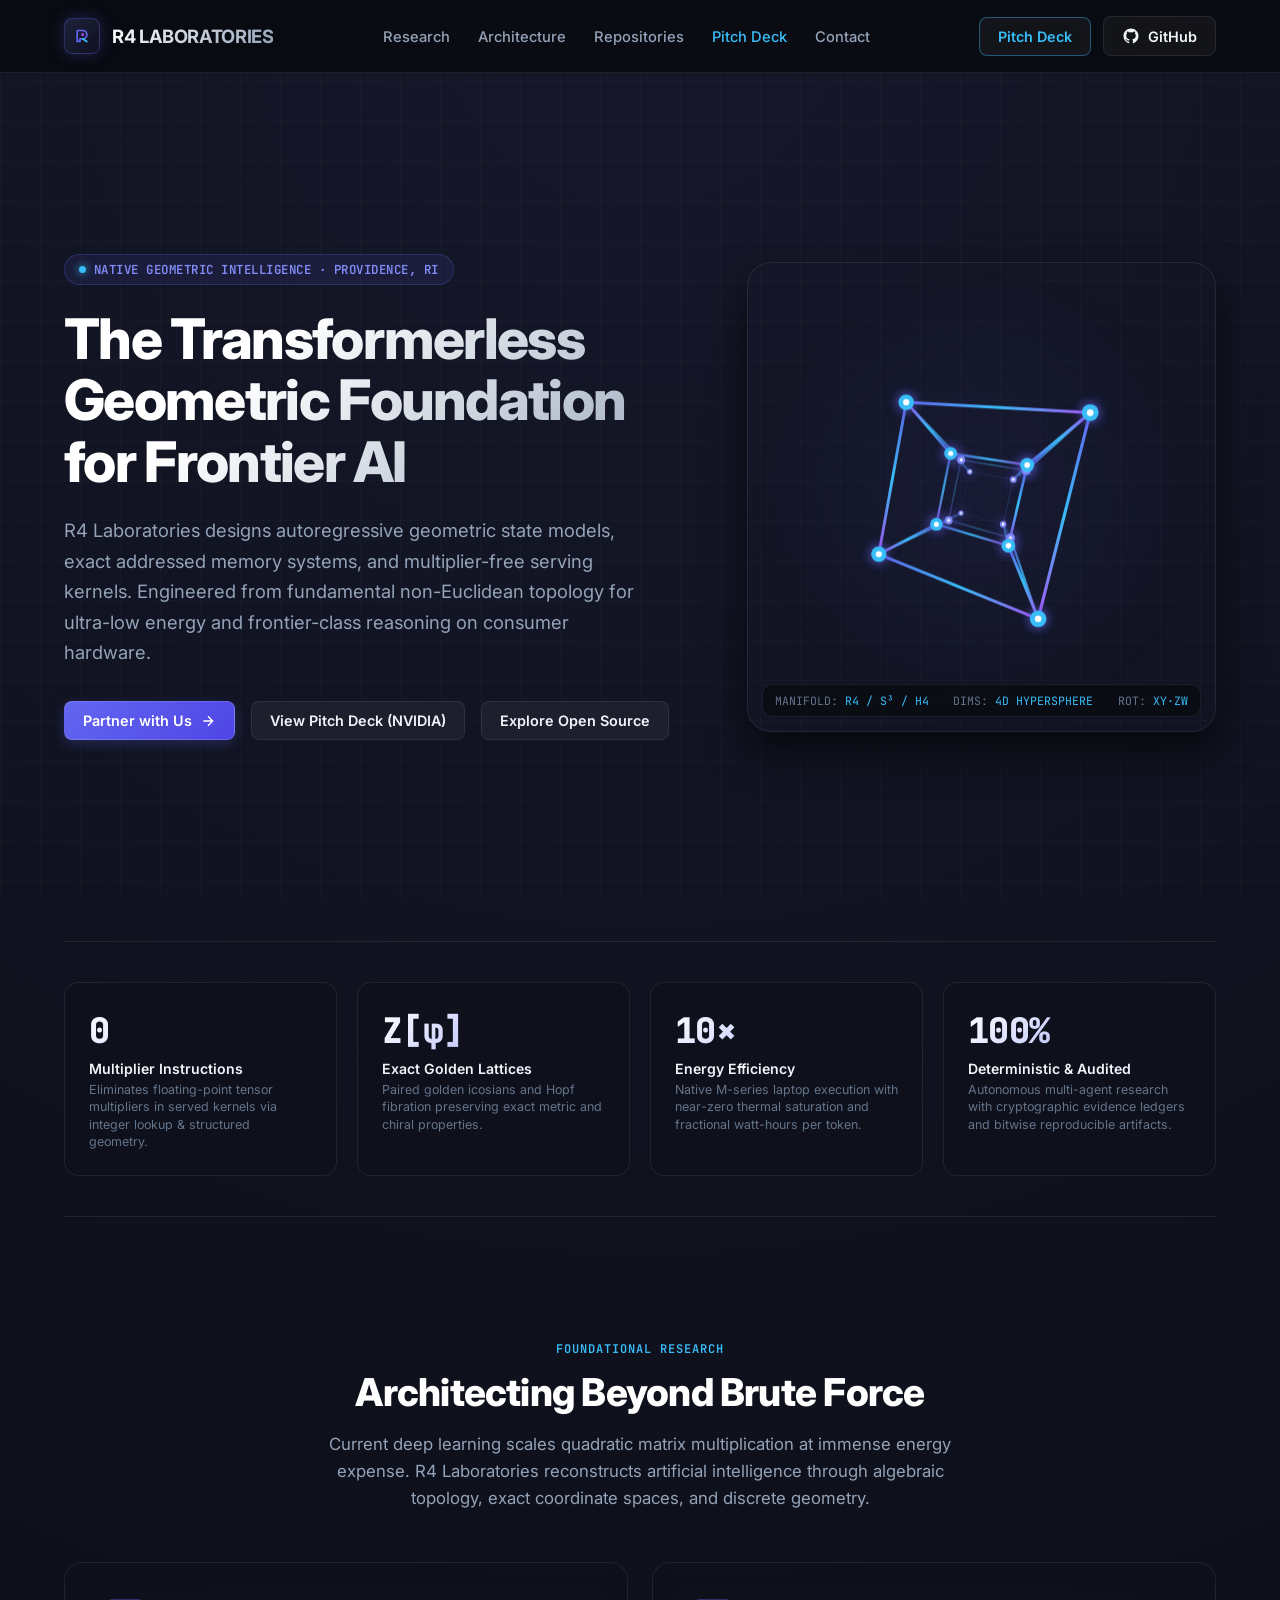
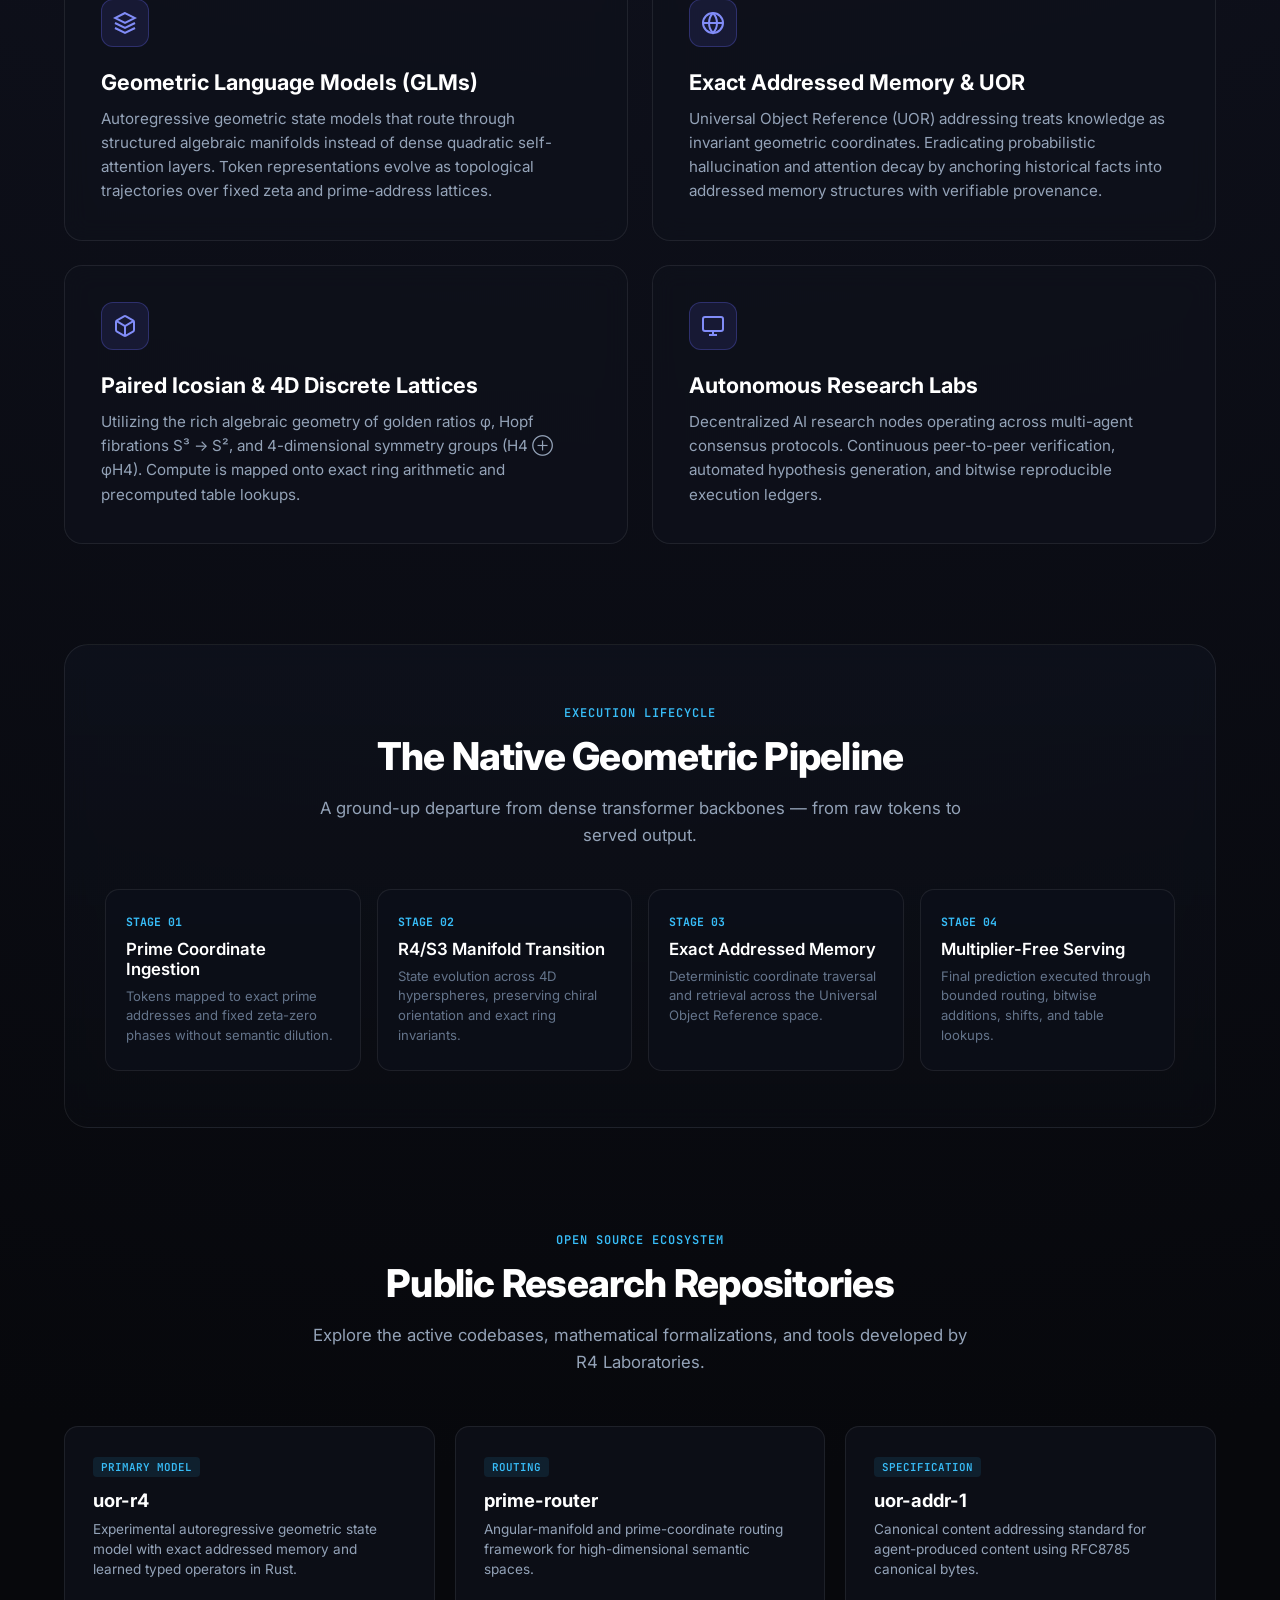
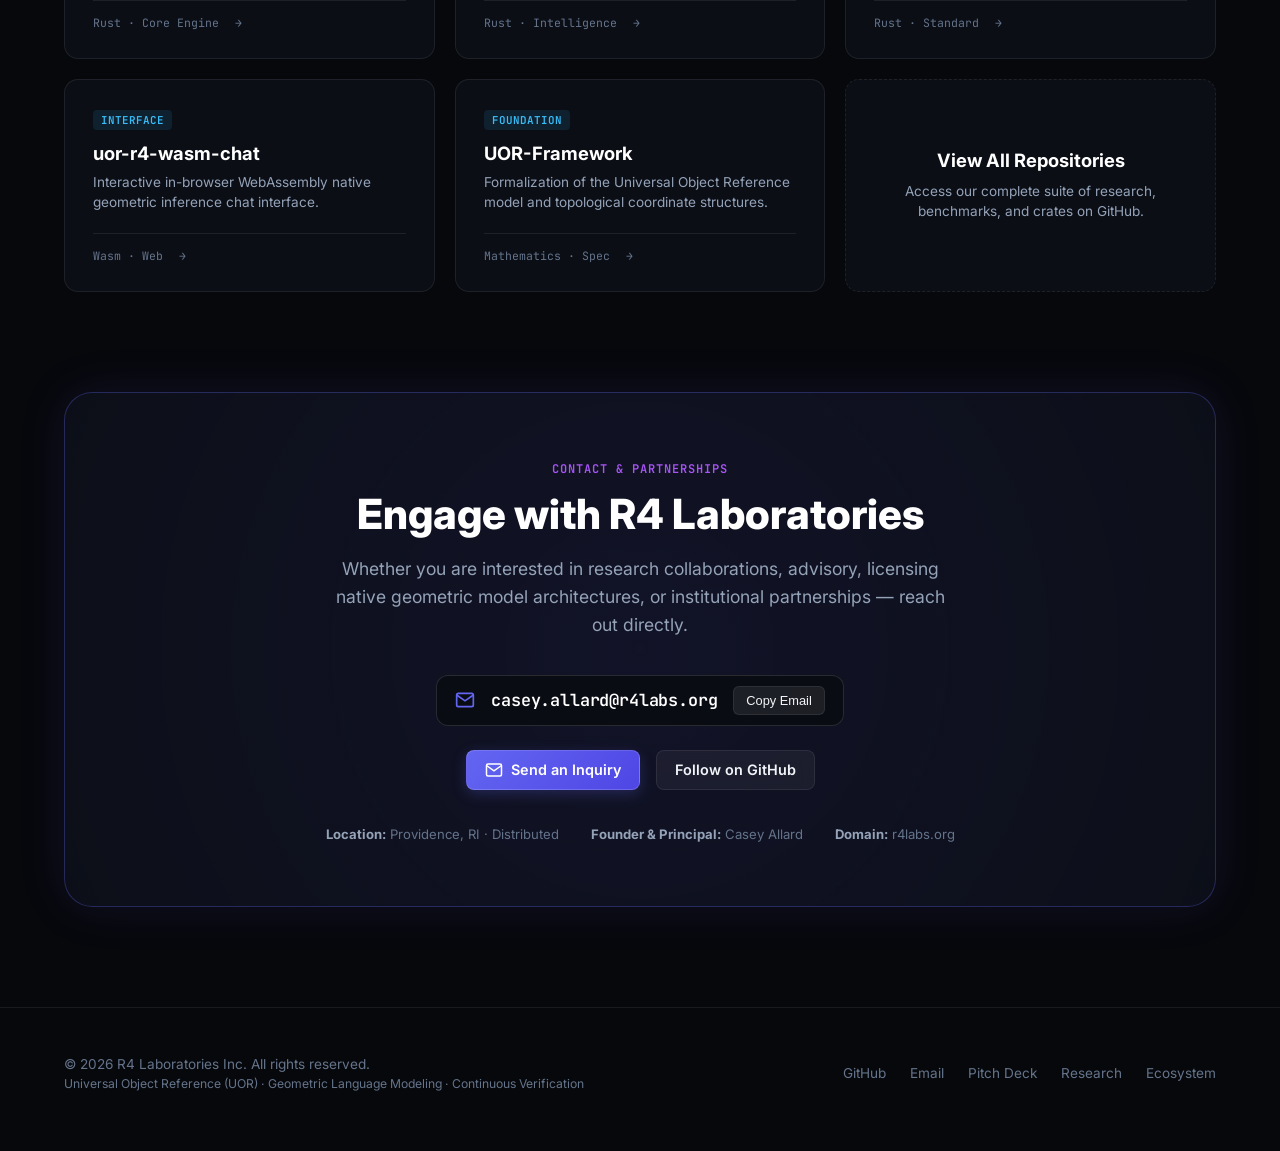
==== commit abbe3e6e: "feat: add interactive NVIDIA Inception pitch deck and deck navigation" ====
--- a/index.html
+++ b/index.html
@@ -797,10 +797,14 @@
         <li><a href="#research">Research</a></li>
         <li><a href="#architecture">Architecture</a></li>
         <li><a href="#projects">Repositories</a></li>
+        <li><a href="deck.html" style="color: #38bdf8;">Pitch Deck</a></li>
         <li><a href="#contact">Contact</a></li>
       </ul>
 
       <div style="display: flex; gap: 12px; align-items: center;">
+        <a href="deck.html" class="btn btn-secondary" style="border-color: rgba(56, 189, 248, 0.4); color: #38bdf8;">
+          Pitch Deck
+        </a>
         <a href="https://github.com/R4-Laboratories" target="_blank" rel="noopener noreferrer" class="btn btn-secondary">
           <svg width="18" height="18" viewBox="0 0 24 24" fill="currentColor">
             <path fill-rule="evenodd" clip-rule="evenodd" d="M12 2C6.477 2 2 6.484 2 12.017c0 4.425 2.865 8.18 6.839 9.504.5.092.682-.217.682-.483 0-.237-.008-.868-.013-1.703-2.782.605-3.369-1.343-3.369-1.343-.454-1.158-1.11-1.466-1.11-1.466-.908-.62.069-.608.069-.608 1.003.07 1.53 1.032 1.53 1.032.892 1.53 2.341 1.088 2.91.832.092-.647.35-1.088.636-1.338-2.22-.253-4.555-1.113-4.555-4.951 0-1.093.39-1.988 1.029-2.688-.103-.253-.446-1.272.098-2.65 0 0 .84-.27 2.75 1.026A9.564 9.564 0 0112 6.844c.85.004 1.705.115 2.504.337 1.909-1.296 2.747-1.027 2.747-1.027.546 1.379.202 2.398.1 2.651.64.7 1.028 1.595 1.028 2.688 0 3.848-2.339 4.695-4.566 4.943.359.309.678.92.678 1.855 0 1.338-.012 2.419-.012 2.747 0 .268.18.58.688.482A10.019 10.019 0 0022 12.017C22 6.484 17.522 2 12 2z"/>
@@ -829,6 +833,9 @@
             <svg width="16" height="16" viewBox="0 0 24 24" fill="none" stroke="currentColor" stroke-width="2">
               <path d="M5 12h14M12 5l7 7-7 7"/>
             </svg>
+          </a>
+          <a href="deck.html" class="btn btn-secondary">
+            View Pitch Deck (NVIDIA)
           </a>
           <a href="#projects" class="btn btn-secondary">
             Explore Open Source
@@ -1088,6 +1095,7 @@
       <ul class="footer-links">
         <li><a href="https://github.com/R4-Laboratories" target="_blank" rel="noopener noreferrer">GitHub</a></li>
         <li><a href="mailto:casey.allard@r4labs.org">Email</a></li>
+        <li><a href="deck.html">Pitch Deck</a></li>
         <li><a href="#research">Research</a></li>
         <li><a href="#projects">Ecosystem</a></li>
       </ul>
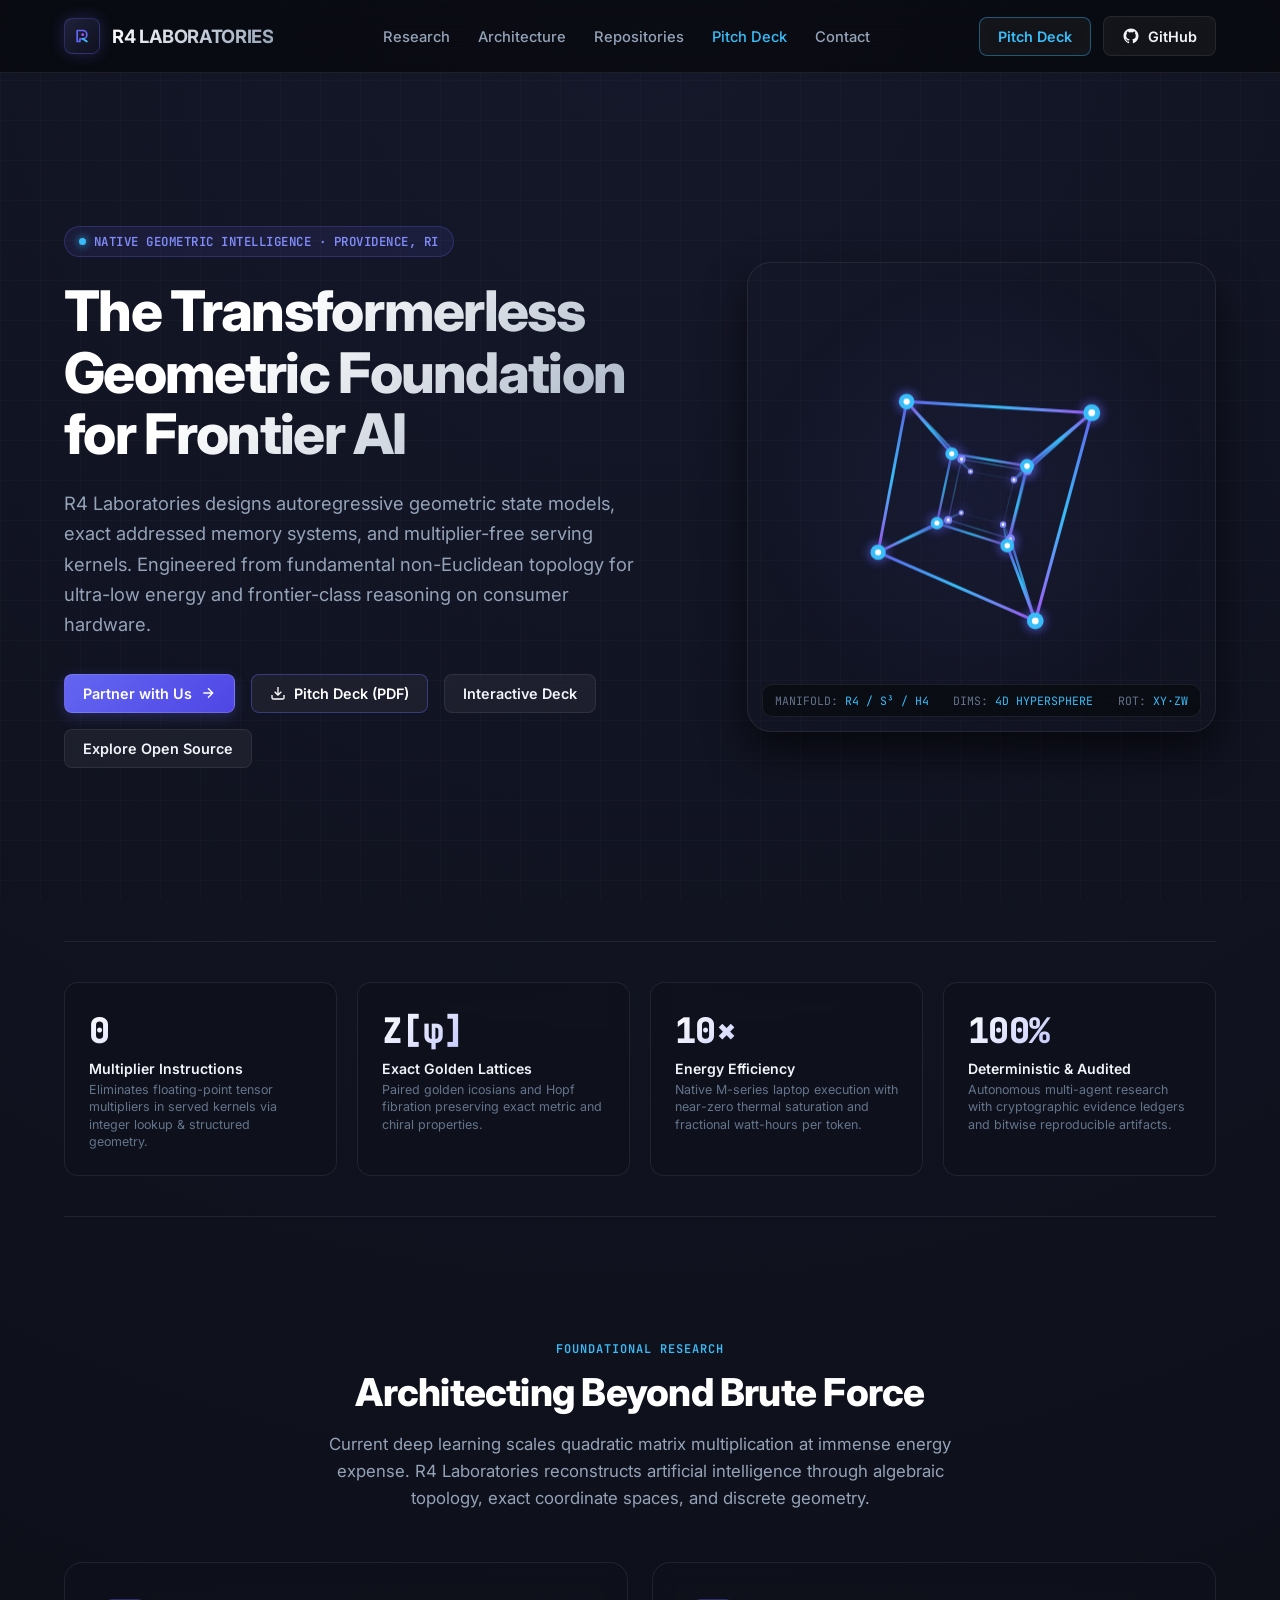
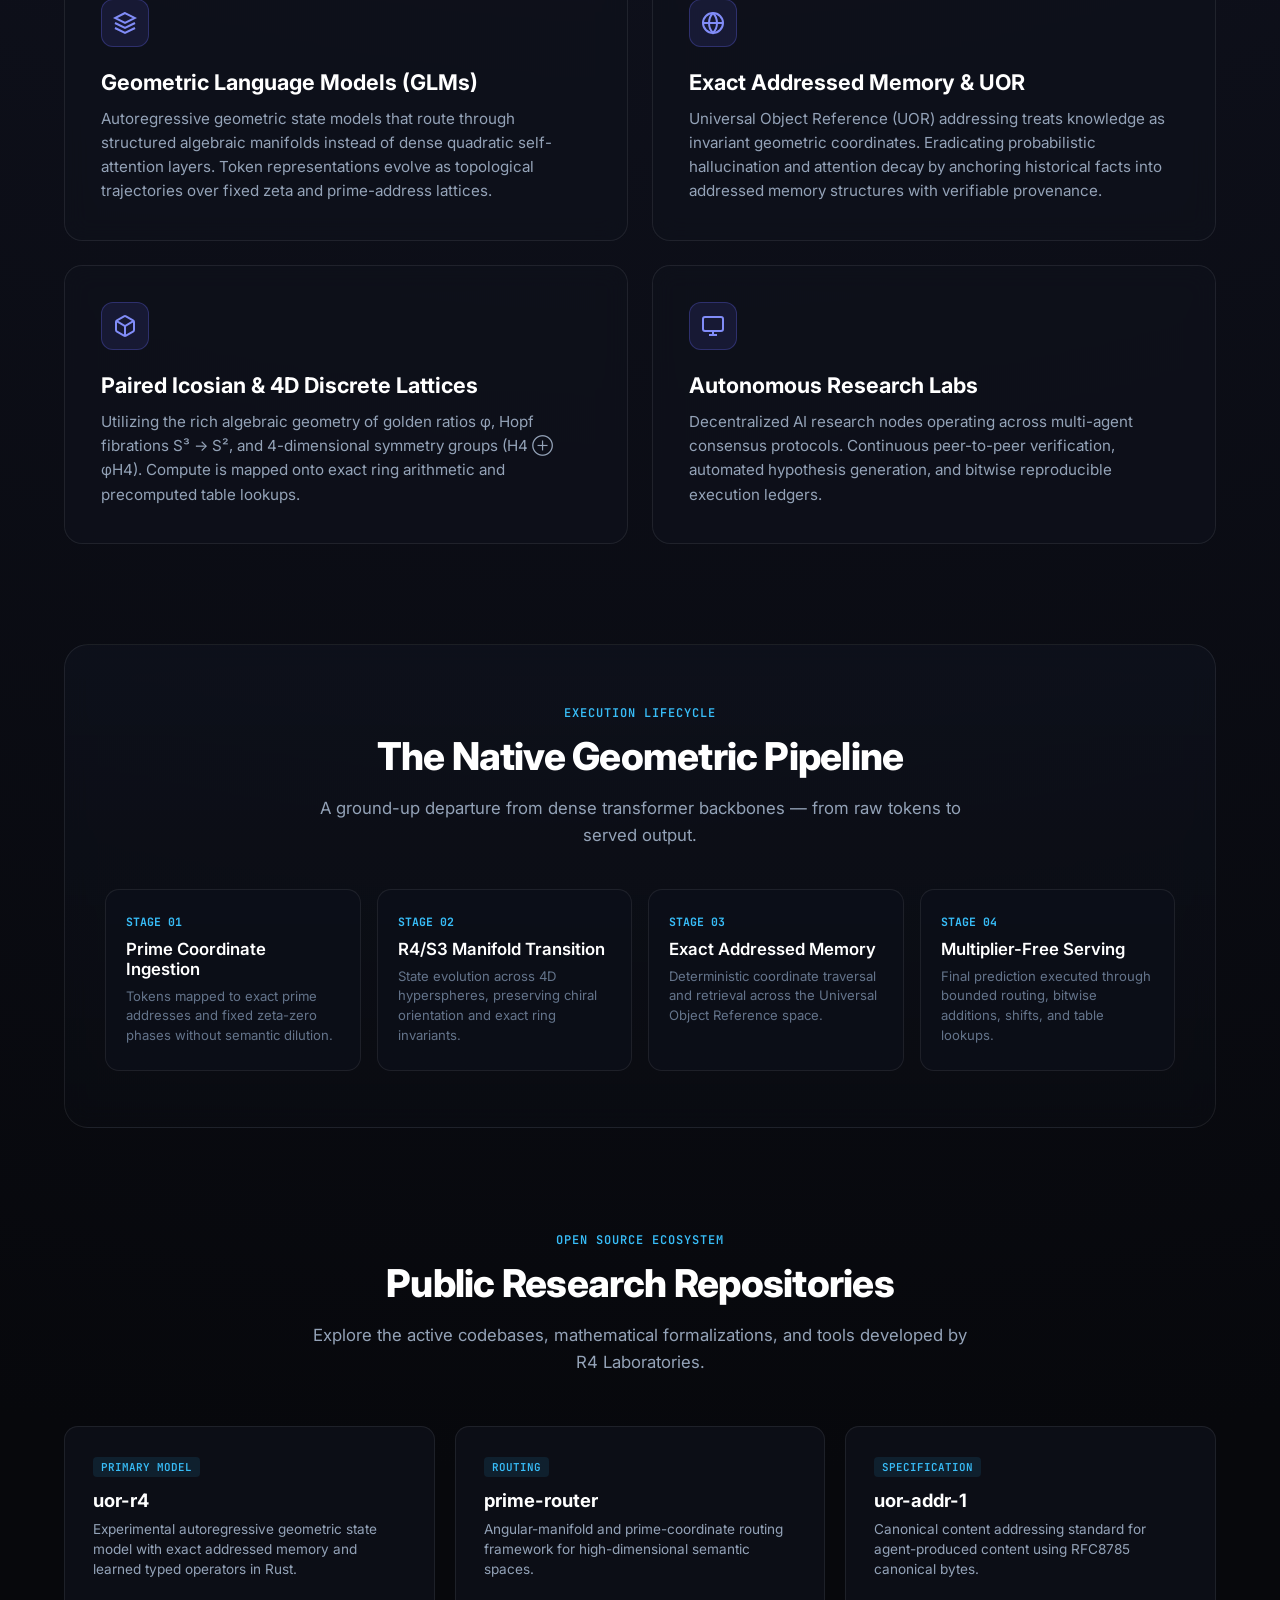
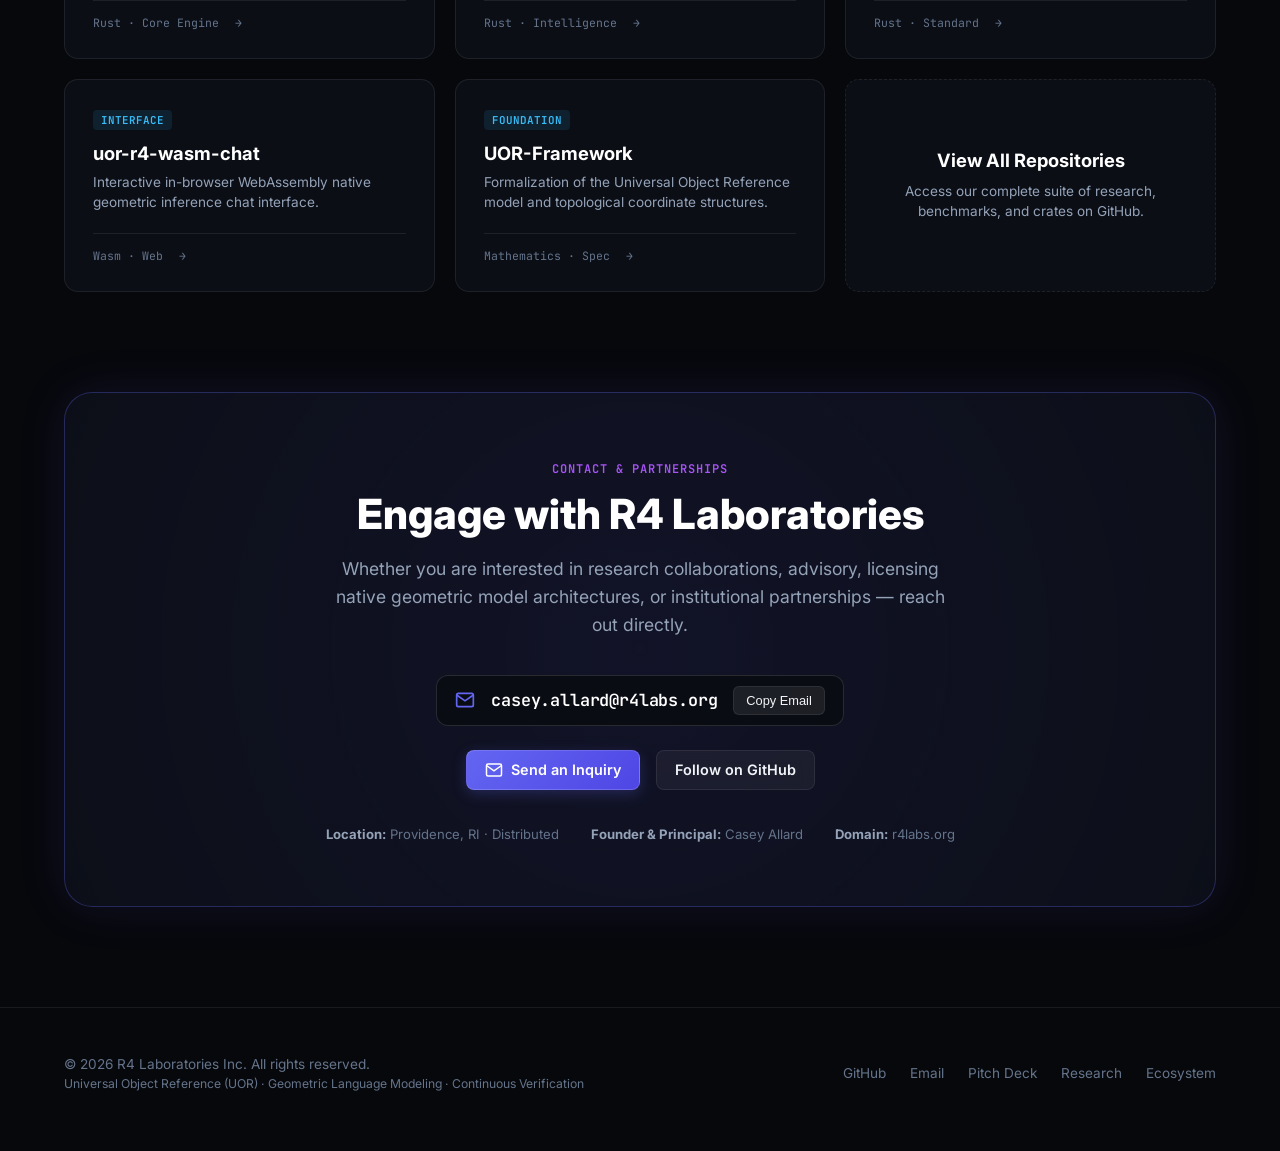
==== commit 0a6c473a: "feat: add 16:9 PDF pitch deck and direct download links" ====
--- a/index.html
+++ b/index.html
@@ -834,8 +834,16 @@
               <path d="M5 12h14M12 5l7 7-7 7"/>
             </svg>
           </a>
+          <a href="r4_laboratories_pitch_deck.pdf" download class="btn btn-secondary" style="border-color: rgba(99, 102, 241, 0.4); color: #fff;">
+            <svg width="16" height="16" viewBox="0 0 24 24" fill="none" stroke="currentColor" stroke-width="2">
+              <path d="M21 15v4a2 2 0 0 1-2 2H5a2 2 0 0 1-2-2v-4"/>
+              <polyline points="7 10 12 15 17 10"/>
+              <line x1="12" y1="15" x2="12" y2="3"/>
+            </svg>
+            Pitch Deck (PDF)
+          </a>
           <a href="deck.html" class="btn btn-secondary">
-            View Pitch Deck (NVIDIA)
+            Interactive Deck
           </a>
           <a href="#projects" class="btn btn-secondary">
             Explore Open Source
